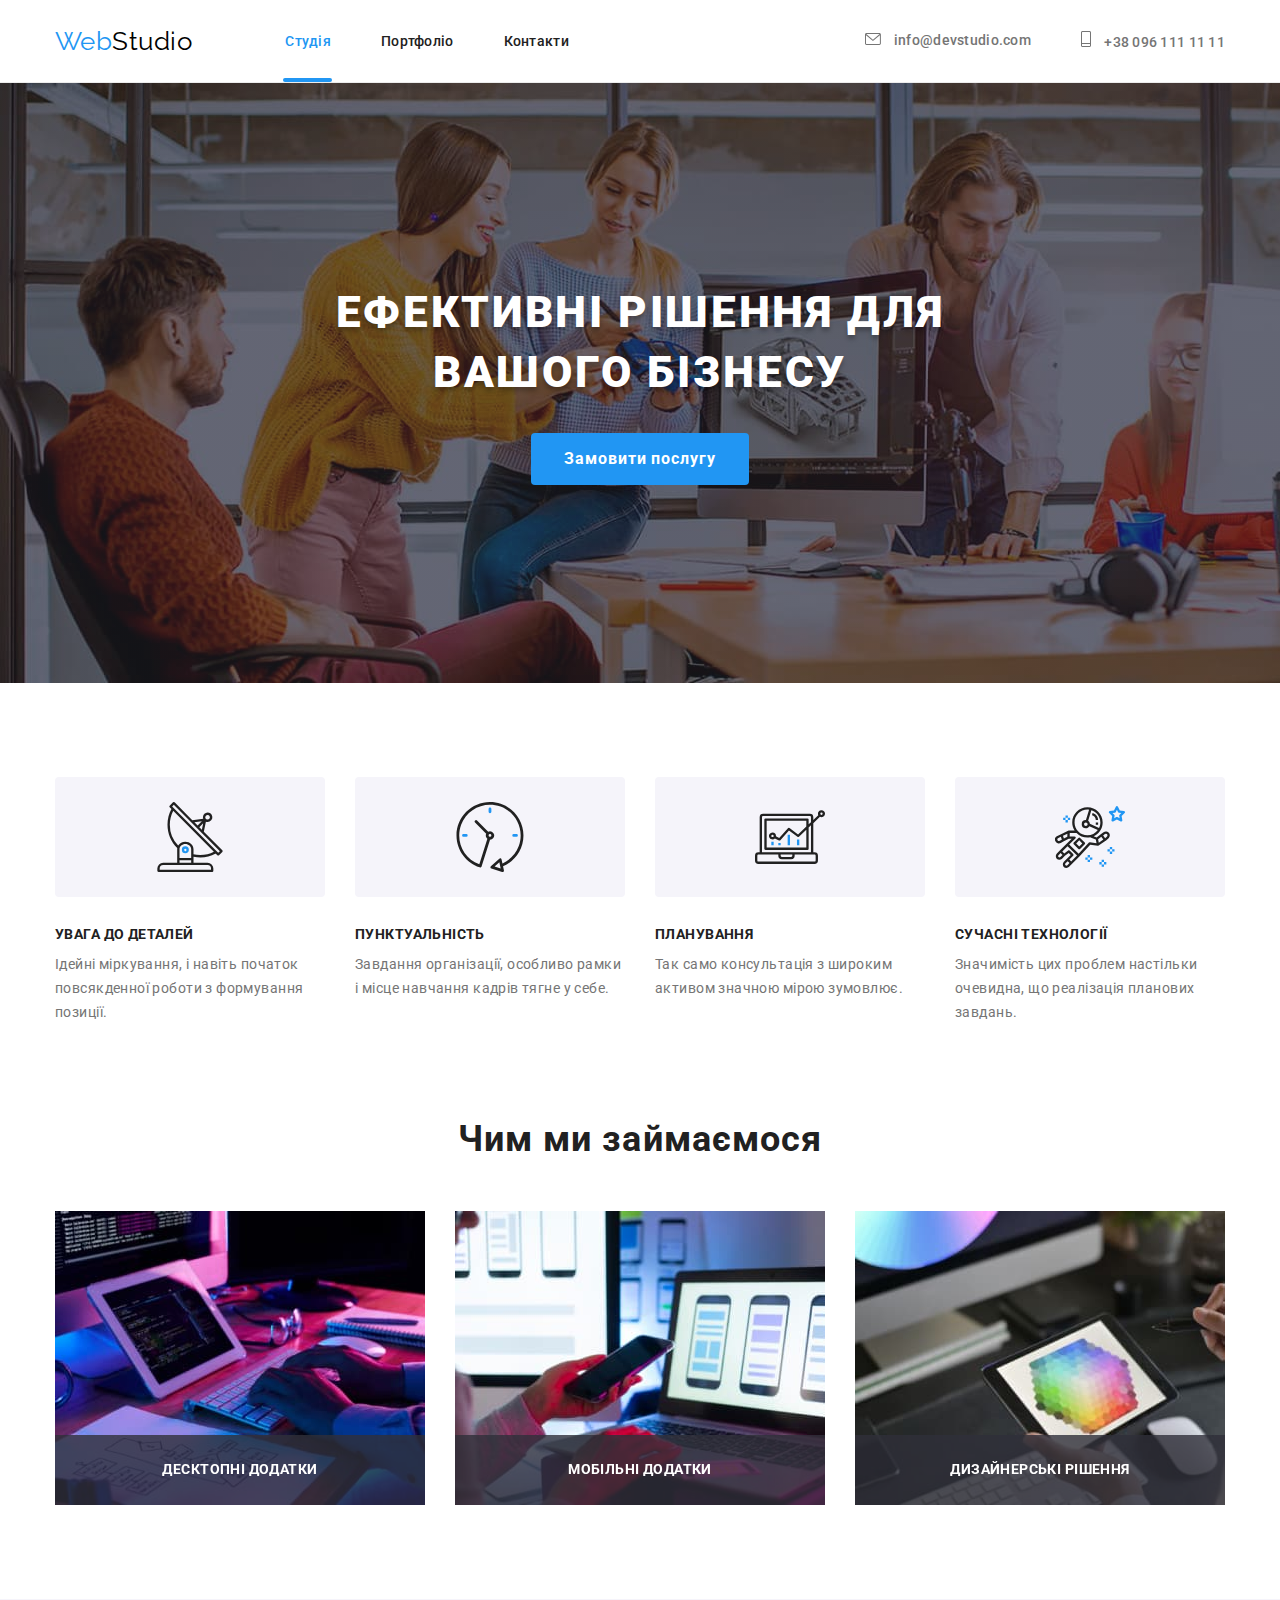
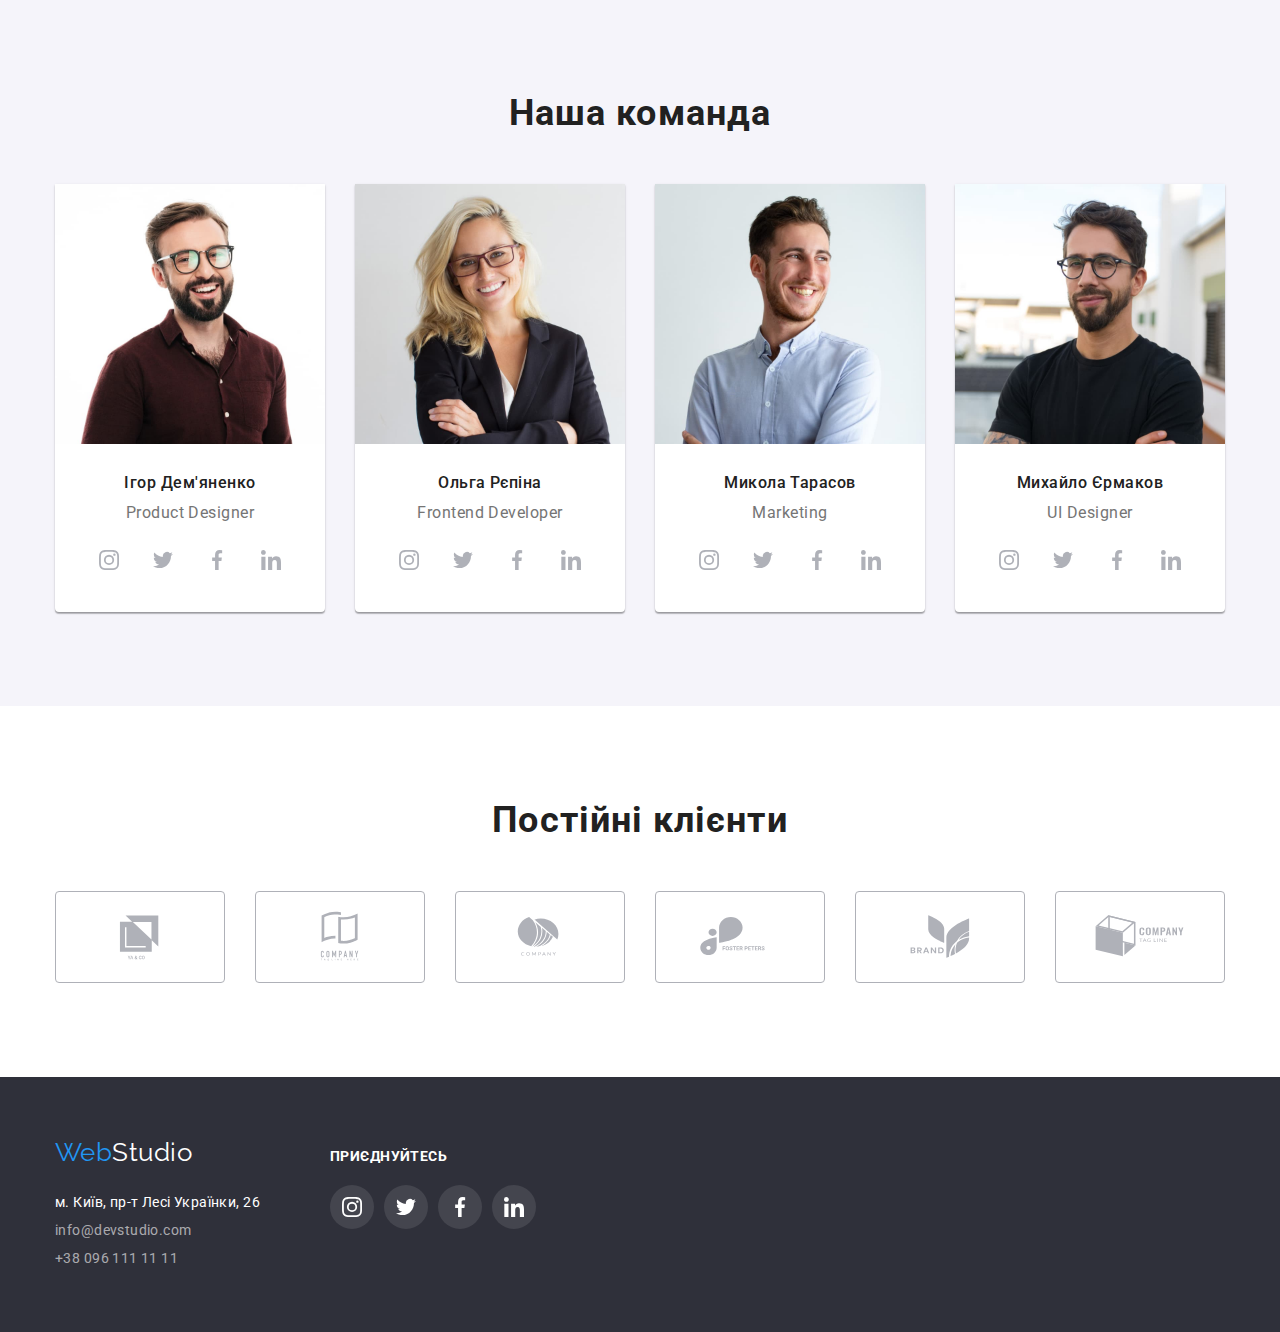
==== index.html @ 7aca4865 "modal" ====
<!DOCTYPE html>
<html lang="ua">
  <head>
    <meta charset="UTF-8" />
    <meta http-equiv="X-UA-Compatible" content="IE=edge" />
    <meta name="viewport" content="width=device-width, initial-scale=1.0" />
    <title>WebStudio</title>
    <link rel="preconnect" href="https://fonts.googleapis.com" />
    <link rel="preconnect" href="https://fonts.gstatic.com" crossorigin />
    <link
      href="https://fonts.googleapis.com/css2?family=Raleway:wght@700&family=Roboto:wght@400;500;700;900&display=swap"
      rel="stylesheet"
    />
    <link
      rel="stylesheet"
      href="https://cdnjs.cloudflare.com/ajax/libs/modern-normalize/1.1.0/modern-normalize.min.css"
    />
    <link rel="stylesheet" href="./css/style.css" />
  </head>
  <body>
    <header>
      <div class="container header-block">
        <nav class="nav">
          <a href="#" class="logo">Web<span class="logo-text">Studio</span></a>
          <ul class="header-nav-list">
            <li class="header-nav-iteam items">
              <a href="#" class="header-nav-link active">Студія</a>
            </li>
            <li class="header-nav-iteam items">
              <a href="./portfolio.html" class="header-nav-link">Портфоліо</a>
            </li>
            <li class="header-nav-iteam items">
              <a href="#" class="header-nav-link">Контакти</a>
            </li>
          </ul>
        </nav>
        <ul class="header-list">
          <li class="iteam">
            <a href="mailto:info@devstudio.com" class="header-link">
              <svg class="icon" width="16" height="12">
                <use href="./images/sprite.svg#icon-envelope"></use>
              </svg>
              info@devstudio.com</a
            >
          </li>
          <li class="iteam">
            <a href="tel:+380961111111" class="header-link"
              ><svg class="icon" width="10" height="16">
                <use href="./images/sprite.svg#icon-tell"></use>
              </svg>
              +38 096 111 11 11</a
            >
          </li>
        </ul>
      </div>
    </header>
    <div class="backdrop is-hidden" data-modal>
      <div class="modal">
        <button type="button" class="modal-btn" data-modal-close>
          <svg class="modal-svg" width="18" height="18">
            <use href="./images/sprite.svg#icon-close"></use>
          </svg>
        </button>
      </div>
    </div>
    <main>
      <section class="hero">
        <div class="container">
          <h1 class="main-title">Ефективні рішення для вашого бізнесу</h1>
          <button type="button" class="btn" data-modal-open>
            Замовити послугу
          </button>
        </div>
      </section>

      <section class="section">
        <div class="container">
          <h2 hidden>Особливості</h2>
          <ul class="main-list">
            <li class="main-items">
              <div class="image-svg">
                <svg class="main-item-svg">
                  <use href="./images/sprite.svg#icon-antenna"></use>
                </svg>
              </div>
              <h3 class="desc-title">УВАГА ДО ДЕТАЛЕЙ</h3>
              <p class="desc-text">
                Ідейні міркування, і навіть початок повсякденної роботи з
                формування позиції.
              </p>
            </li>
            <li class="main-items">
              <div class="image-svg">
                <svg class="main-item-svg">
                  <use href="./images/sprite.svg#icon-clock"></use>
                </svg>
              </div>
              <h3 class="desc-title">ПУНКТУАЛЬНІСТЬ</h3>
              <p class="desc-text">
                Завдання організації, особливо рамки і місце навчання кадрів
                тягне у себе.
              </p>
            </li>
            <li class="main-items">
              <div class="image-svg">
                <svg class="main-item-svg">
                  <use href="./images/sprite.svg#icon-diagram"></use>
                </svg>
              </div>
              <h3 class="desc-title">ПЛАНУВАННЯ</h3>
              <p class="desc-text">
                Так само консультація з широким активом значною мірою зумовлює.
              </p>
            </li>
            <li class="main-items">
              <div class="image-svg">
                <svg class="main-item-svg">
                  <use href="./images/sprite.svg#icon-astronaut"></use>
                </svg>
              </div>
              <h3 class="desc-title">СУЧАСНІ ТЕХНОЛОГІЇ</h3>
              <p class="desc-text">
                Значимість цих проблем настільки очевидна, що реалізація
                планових завдань.
              </p>
            </li>
          </ul>
        </div>
      </section>
      <section class="section-bottom-padding">
        <div class="container">
          <h2 class="title">Чим ми займаємося</h2>
          <ul class="work-list">
            <li class="work-items">
              <img
                src="./images/keyboard.jpg"
                alt="клавіатура і планшет"
                width="370"
              />
              <div class="container-work-fon">
                <h3 class="work-fon-title">Десктопні додатки</h3>
              </div>
            </li>
            <li class="work-items">
              <img
                src="./images/phone.jpg"
                alt="телефон і ноутбук"
                width="370"
              />
              <div class="container-work-fon">
                <h3 class="work-fon-title">Мобільні додатки</h3>
              </div>
            </li>
            <li class="work-items">
              <img src="./images/tablet.jpg" alt="планшет" width="370" />
              <div class="container-work-fon">
                <h3 class="work-fon-title">Дизайнерські рішення</h3>
              </div>
            </li>
          </ul>
        </div>
      </section>
      <section class="section team">
        <div class="container">
          <h2 class="title">Наша команда</h2>
          <ul class="team-list">
            <li class="team-card">
              <img
                src="./images/team_card_1.jpg"
                alt="чоловік на білому фоні"
                width="270"
              />
              <div class="card">
                <h3 class="name">Ігор Дем'яненко</h3>
                <p class="profession">Product Designer</p>
                <ul class="svg-list-card">
                  <li class="svg-item-card">
                    <a href="#" class="svg-link-card"
                      ><svg class="card-link-svg">
                        <use href="./images/sprite.svg#icon-instagram"></use>
                      </svg>
                    </a>
                  </li>
                  <li class="svg-item-card">
                    <a href="#" class="svg-link-card"
                      ><svg class="card-link-svg">
                        <use href="./images/sprite.svg#icon-twitter"></use>
                      </svg>
                    </a>
                  </li>
                  <li class="svg-item-card">
                    <a href="#" class="svg-link-card"
                      ><svg class="card-link-svg">
                        <use href="./images/sprite.svg#icon-facebook"></use>
                      </svg>
                    </a>
                  </li>
                  <li class="svg-item-card">
                    <a href="#" class="svg-link-card"
                      ><svg class="card-link-svg">
                        <use href="./images/sprite.svg#icon-linkedin"></use>
                      </svg>
                    </a>
                  </li>
                </ul>
              </div>
            </li>
            <li class="team-card">
              <img
                src="./images/team_card_2.jpg"
                alt="жінка на сірому фоні "
                width="270"
              />
              <div class="card">
                <h3 class="name">Ольга Рєпіна</h3>
                <p class="profession">Frontend Developer</p>
                <ul class="svg-list-card">
                  <li class="svg-item-card">
                    <a href="#" class="svg-link-card"
                      ><svg class="card-link-svg">
                        <use href="./images/sprite.svg#icon-instagram"></use>
                      </svg>
                    </a>
                  </li>
                  <li class="svg-item-card">
                    <a href="#" class="svg-link-card"
                      ><svg class="card-link-svg">
                        <use href="./images/sprite.svg#icon-twitter"></use>
                      </svg>
                    </a>
                  </li>
                  <li class="svg-item-card">
                    <a href="#" class="svg-link-card"
                      ><svg class="card-link-svg">
                        <use href="./images/sprite.svg#icon-facebook"></use>
                      </svg>
                    </a>
                  </li>
                  <li class="svg-item-card">
                    <a href="#" class="svg-link-card"
                      ><svg class="card-link-svg">
                        <use href="./images/sprite.svg#icon-linkedin"></use>
                      </svg>
                    </a>
                  </li>
                </ul>
              </div>
            </li>
            <li class="team-card">
              <img
                src="./images/team_card_3.jpg"
                alt="чоловік на сірому фоні"
                width="270"
              />
              <div class="card">
                <h3 class="name">Микола Тарасов</h3>
                <p class="profession">Marketing</p>
                <ul class="svg-list-card">
                  <li class="svg-item-card">
                    <a href="#" class="svg-link-card"
                      ><svg class="card-link-svg">
                        <use href="./images/sprite.svg#icon-instagram"></use>
                      </svg>
                    </a>
                  </li>
                  <li class="svg-item-card">
                    <a href="#" class="svg-link-card"
                      ><svg class="card-link-svg">
                        <use href="./images/sprite.svg#icon-twitter"></use>
                      </svg>
                    </a>
                  </li>
                  <li class="svg-item-card">
                    <a href="#" class="svg-link-card"
                      ><svg class="card-link-svg">
                        <use href="./images/sprite.svg#icon-facebook"></use>
                      </svg>
                    </a>
                  </li>
                  <li class="svg-item-card">
                    <a href="#" class="svg-link-card"
                      ><svg class="card-link-svg">
                        <use href="./images/sprite.svg#icon-linkedin"></use>
                      </svg>
                    </a>
                  </li>
                </ul>
              </div>
            </li>
            <li class="team-card">
              <img
                src="./images/team_card_4.jpg"
                alt="чоловік на вулиці"
                width="270"
              />
              <div class="card">
                <h3 class="name">Михайло Єрмаков</h3>
                <p class="profession">UI Designer</p>
                <ul class="svg-list-card">
                  <li class="svg-item-card">
                    <a href="#" class="svg-link-card"
                      ><svg class="card-link-svg">
                        <use href="./images/sprite.svg#icon-instagram"></use>
                      </svg>
                    </a>
                  </li>
                  <li class="svg-item-card">
                    <a href="#" class="svg-link-card"
                      ><svg class="card-link-svg">
                        <use href="./images/sprite.svg#icon-twitter"></use>
                      </svg>
                    </a>
                  </li>
                  <li class="svg-item-card">
                    <a href="#" class="svg-link-card"
                      ><svg class="card-link-svg">
                        <use href="./images/sprite.svg#icon-facebook"></use>
                      </svg>
                    </a>
                  </li>
                  <li class="svg-item-card">
                    <a href="#" class="svg-link-card"
                      ><svg class="card-link-svg">
                        <use href="./images/sprite.svg#icon-linkedin"></use>
                      </svg>
                    </a>
                  </li>
                </ul>
              </div>
            </li>
          </ul>
        </div>
      </section>
      <section class="section">
        <div class="container">
          <h2 class="title">Постійні клієнти</h2>
          <ul class="brand-list">
            <li class="brand-item-svg">
              <a href="#" class="brand-svg"
                ><svg class="brand-link-svg">
                  <use href="./images/sprite.svg#icon-yaco"></use>
                </svg>
              </a>
            </li>
            <li class="brand-item-svg">
              <a href="#" class="brand-svg"
                ><svg class="brand-link-svg">
                  <use href="./images/sprite.svg#icon-tage-line-here"></use>
                </svg>
              </a>
            </li>
            <li class="brand-item-svg">
              <a href="#" class="brand-svg"
                ><svg class="brand-link-svg">
                  <use href="./images/sprite.svg#icon-company"></use>
                </svg>
              </a>
            </li>
            <li class="brand-item-svg">
              <a href="#" class="brand-svg"
                ><svg class="brand-link-svg">
                  <use href="./images/sprite.svg#icon-foster-peters"></use>
                </svg>
              </a>
            </li>
            <li class="brand-item-svg">
              <a href="#" class="brand-svg"
                ><svg class="brand-link-svg">
                  <use href="./images/sprite.svg#icon-brand-log"></use>
                </svg>
              </a>
            </li>
            <li class="brand-item-svg">
              <a href="#" class="brand-svg"
                ><svg class="brand-link-svg">
                  <use href="./images/sprite.svg#icon-teg-line"></use>
                </svg>
              </a>
            </li>
          </ul>
        </div>
      </section>
    </main>

    <footer class="footer">
      <div class="container footer-flex">
        <div class="footer-cont">
          <a href="#" class="footer-logo"
            >Web<span class="footer-logo-text">Studio</span></a
          >
          <address class="footer-all">
            <ul>
              <li>
                <a
                  href="https://www.google.com/maps/d/viewer?mid=10uSM3H-mIU3GznYo2szRIEphczw&hl=en_US&ll=50.42732700000001%2C30.538092&z=17"
                  target="_blank"
                  rel="noopener noreferrer"
                  class="address"
                  >м. Київ, пр-т Лесі Українки, 26</a
                >
              </li>
              <li>
                <a href="mailto:info@devstudio.com" class="footer-link"
                  >info@devstudio.com</a
                >
              </li>
              <li>
                <a href="tel:+380961111111" class="footer-link"
                  >+38 096 111 11 11</a
                >
              </li>
            </ul>
          </address>
        </div>
        <div class="conteiner-link">
          <h3 class="footer-link-title">приєднуйтесь</h3>
          <ul class="svg-list">
            <li class="svg-item">
              <a href="#" class="svg-link"
                ><svg class="footer-link-svg">
                  <use href="./images/sprite.svg#icon-instagram"></use>
                </svg>
              </a>
            </li>
            <li class="svg-item">
              <a href="#" class="svg-link"
                ><svg class="footer-link-svg">
                  <use href="./images/sprite.svg#icon-twitter"></use>
                </svg>
              </a>
            </li>
            <li class="svg-item">
              <a href="#" class="svg-link"
                ><svg class="footer-link-svg">
                  <use href="./images/sprite.svg#icon-facebook"></use>
                </svg>
              </a>
            </li>
            <li class="svg-item">
              <a href="#" class="svg-link"
                ><svg class="footer-link-svg">
                  <use href="./images/sprite.svg#icon-linkedin"></use>
                </svg>
              </a>
            </li>
          </ul>
        </div>
      </div>
    </footer>
    <script src="./js/modal.js"></script>
  </body>
</html>
---- css/style.css ----
:root {
  --main-color: #757575;
  --secondary-color: #212121;
  --tertiary-color: #ffffff;
  --hover-color: #2196f3;
  --background-color: #2f303a;
  --background-color-btn: #f5f4fa;
}

*,
*::before,
*::after {
  box-sizing: border-box;
}

h1,
h2,
h3,
h4,
p {
  margin-top: 0;
  margin-bottom: 0;
}

body {
  color: var(--main-color);
  font-family: "Roboto", sans-serif;
  letter-spacing: 0.03em;
}

ul {
  margin-top: 0;
  margin-bottom: 0;
  padding: 0;
  list-style: none;
}

.container {
  padding-left: 15px;
  padding-right: 15px;
  width: 1200px;
  margin: 0 auto;
}

/* header */
header {
  border-bottom: 1px solid #ececec;
}

.header-block {
  display: flex;
  align-items: center;
}

.nav {
  display: flex;
  align-items: center;
}

.header-nav-list {
  display: flex;
  margin-left: 93px;
}

.header-nav-iteam + .items {
  margin-left: 50px;
}

.header-nav-iteam {
  display: block;
  padding-top: 32px;
  padding-bottom: 32px;

  position: relative;
}

.header-list {
  display: flex;
  margin-left: auto;
}

li + .iteam {
  margin-left: 50px;
}

.iteam {
  display: flex;
  justify-content: center;
  align-items: center;
}

.logo {
  color: #2196f3;

  font-family: "Raleway", sans-serif;
  font-size: 26px;
  line-height: 1.19;
  text-decoration: none;
}

.logo-text {
  color: #000000;
}

.header-nav-link.active {
  color: var(--hover-color);
}

.active::after {
  position: absolute;
  left: 0;
  bottom: 0;
  transform: translateX(-2px);

  width: 107%;
  height: 4px;
  content: "";
  display: inline-block;
  background-color: var(--hover-color);
  border-radius: 2px;
}

.header-nav-link {
  color: var(--secondary-color);
  font-weight: 500;
  font-size: 14px;
  line-height: 1.14;
  letter-spacing: 0.02em;
  text-decoration: none;

  transition: transform 250ms cubic-bezier(0.4, 0, 0.2, 1);
}

.header-nav-link:hover,
.header-nav-link:focus {
  color: var(--hover-color);
}

.icon {
  margin-right: 10px;
  fill: var(--main-color);
}

.header-link {
  color: var(--main-color);
  font-weight: 500;
  font-size: 14px;
  line-height: 1.14;
  letter-spacing: 0.02em;
  text-decoration: none;

  transition: transform 250ms cubic-bezier(0.4, 0, 0.2, 1);
}

.header-link:hover,
.header-link:focus {
  color: var(--hover-color);
}

.header-link:hover .icon,
.header-link:focus .icon {
  fill: var(--hover-color);
}

/* main */

/* hero */

.hero {
  max-width: 1600px;
  height: 600px;
  margin-left: auto;
  margin-right: auto;

  background-image: linear-gradient(
      to right,
      rgba(47, 48, 58, 0.4),
      rgba(47, 48, 58, 0.4)
    ),
    url("../images/hero-back.jpg");

  padding-top: 200px;
  padding-bottom: 200px;

  text-align: center;
}

.main-title {
  width: 696px;
  margin-left: auto;
  margin-right: auto;
  color: var(--tertiary-color);
  font-weight: 900;
  font-size: 44px;
  line-height: 1.36;
  text-align: center;
  letter-spacing: 0.06em;
  text-transform: uppercase;
  text-shadow: 0px 4px 4px rgba(0, 0, 0, 0.25);
}

.btn {
  padding: 10px 32px;
  margin-top: 30px;
  margin-bottom: 0;
  border: 1px solid transparent;
  border-radius: 4px;

  color: var(--tertiary-color);
  background-color: #2196f3;

  font-weight: 700;
  font-size: 16px;
  line-height: 1.87;
  text-align: center;
  letter-spacing: 0.06em;
  cursor: pointer;
}

/* Modal */

.backdrop {
  position: fixed;
  top: 0;
  left: 0;
  width: 100%;
  height: 100%;
  background-color: rgba(0, 0, 0, 0.2);

  opacity: 1;
  transition: transform 250ms cubic-bezier(0.4, 0, 0.2, 1);
}

.modal {
  position: absolute;
  top: 50%;
  left: 50%;
  min-width: 528px;
  min-height: 581px;
  background-color: #ffffff;
  border-radius: 4px;

  transform: translate(-50%, -50%);
}

.is-hidden {
  opacity: 0;
  pointer-events: none;
}

.modal-btn {
  position: absolute;
  top: 8px;
  right: 8px;

  display: flex;
  justify-content: center;
  align-items: center;
  width: 30px;
  height: 30px;
  background-color: #ffffff;
  border: 1px solid rgba(0, 0, 0, 0.1);
  border-radius: 50%;
}

.modal-svg {
  fill: #000000;
}

/* Особливості */

.section {
  padding-top: 94px;
  padding-bottom: 94px;
}

li + .main-items {
  margin-left: 30px;
}

.image-svg {
  width: 270px;
  height: 120px;
  background: #f5f4fa;
  display: flex;
  justify-content: center;
  align-items: center;
  border-radius: 4px;
}

.main-item-svg {
  width: 70px;
  height: 70px;
}

.main-list {
  display: flex;
}

.main-items {
  width: 270px;
}

.desc-title {
  margin-top: 30px;
  color: var(--secondary-color);

  font-weight: 700;
  font-size: 14px;
  line-height: 1.14;
  letter-spacing: 0.03em;
  text-transform: uppercase;
}

.desc-text {
  margin-top: 10px;
  margin-bottom: 0;

  font-size: 14px;
  line-height: 1.71;
  letter-spacing: 0.03em;
}

/* Чим ми займаємося */

.section-bottom-padding {
  padding-top: 0;
  padding-bottom: 94px;
}

.work-list {
  display: flex;
}

img {
  display: block;
}

li + .work-items {
  margin-left: 30px;
}
.work-items {
  position: relative;
}

.container-work-fon {
  position: absolute;
  left: 0;
  bottom: 0;

  display: flex;
  justify-content: center;
  align-items: center;

  width: 100%;
  height: 70px;
  background-color: rgba(47, 48, 58, 0.8);
}

.work-fon-title {
  font-weight: 700;
  font-size: 14px;
  line-height: 1.14;
  letter-spacing: 0.03em;
  text-transform: uppercase;
  color: #ffffff;
}

/* Наша команда */

.team {
  background-color: #f5f4fa;
}

.title {
  margin-top: 0;
  margin-bottom: 50px;
  color: var(--secondary-color);
  font-weight: 700;
  font-size: 36px;
  line-height: 1, 16;
  text-align: center;
  letter-spacing: 0.03em;
}

.team-list {
  display: flex;
}

li + .team-card {
  margin-left: 30px;
}

.team-card {
  width: 270px;
  background-color: #ffffff;
  box-shadow: 0px 1px 3px rgba(0, 0, 0, 0.12), 0px 1px 1px rgba(0, 0, 0, 0.14),
    0px 2px 1px rgba(0, 0, 0, 0.2);
  border-radius: 0px 0px 4px 4px;
}

.card {
  text-align: center;
  padding-top: 30px;
  padding-bottom: 30px;
}

.name {
  color: var(--secondary-color);
  font-weight: 500;
  font-size: 16px;
  line-height: 1.18;
  letter-spacing: 0.03em;
}

.profession {
  margin-top: 10px;
  margin-bottom: 0;

  line-height: 19px;
  letter-spacing: 0.03em;
}

.svg-list-card {
  display: flex;
  justify-content: center;
  margin-top: 16px;
}

.svg-link-card {
  display: flex;
  width: 44px;
  height: 44px;
  border-radius: 50%;
  justify-content: center;
  align-items: center;

  transition: transform 250ms cubic-bezier(0.4, 0, 0.2, 1);
}

li.svg-item-card + .svg-item-card {
  margin-left: 10px;
}

.svg-link-card:hover,
.svg-link-card:focus {
  background-color: #2196f3;
}

.svg-link-card:hover .card-link-svg,
.svg-link-card:focus .card-link-svg {
  fill: #ffffff;
}

.card-link-svg {
  width: 20px;
  height: 20px;
  fill: #afb1b8;
  transition: transform 250ms cubic-bezier(0.4, 0, 0.2, 1);
}

/* brand */

.brand-list {
  display: flex;
  gap: 30px;
}

.brand-svg {
  display: flex;
  width: 170px;
  height: 92px;
  border: 1px solid #afb1b8;
  border-radius: 4px;
  justify-content: center;
  align-items: center;

  transition: transform 250ms cubic-bezier(0.4, 0, 0.2, 1);
}

.brand-link-svg {
  width: 100px;
  height: 60px;
  fill: #afb1b8;

  transition: transform 250ms cubic-bezier(0.4, 0, 0.2, 1);
}

.brand-svg:hover,
.brand-svg:focus {
  border-color: var(--hover-color);
}

.brand-svg:hover .brand-link-svg,
.brand-svg:focus .brand-link-svg {
  fill: var(--hover-color);
}

/* footer */

.footer {
  background-color: var(--background-color);
}

.footer-cont {
  padding-top: 60px;
  padding-bottom: 60px;
}

.footer-flex {
  display: flex;
}

.footer-logo {
  color: #2196f3;

  font-family: "Raleway", sans-serif;
  font-size: 26px;
  line-height: 1.19;
  text-decoration: none;
}

.footer-logo-text {
  color: var(--tertiary-color);
}

.footer-all {
  margin-top: 20px;
}

.address {
  margin-top: 20px;
  margin-bottom: 0;

  color: var(--tertiary-color);

  font-style: normal;
  font-size: 14px;
  line-height: 2;
  letter-spacing: 0.03em;
  text-decoration: none;

  transition: transform 250ms cubic-bezier(0.4, 0, 0.2, 1);
}

.address:hover,
.address:focus {
  color: var(--hover-color);
}

.footer-link {
  margin-top: 9px;
  margin-bottom: 0;

  color: rgba(255, 255, 255, 0.6);

  font-style: normal;
  font-size: 14px;
  line-height: 2;
  letter-spacing: 0.03em;
  text-decoration: none;

  transition: transform 250ms cubic-bezier(0.4, 0, 0.2, 1);
}

.footer-link-title {
  font-weight: 700;
  font-size: 14px;
  line-height: 1.14;
  letter-spacing: 0.03em;
  text-transform: uppercase;

  color: #ffffff;
}

.footer-link:hover,
.footer-link:focus {
  color: var(--hover-color);
}

.conteiner-link {
  padding-top: 72px;
  padding-bottom: 100px;
  margin-left: 70px;
}

.svg-list {
  margin-top: 20px;
  display: flex;
  gap: 10px;
}

.svg-link {
  width: 44px;
  height: 44px;
  background-color: rgba(255, 255, 255, 0.1);
  border-radius: 50%;
  display: flex;
  justify-content: center;
  align-items: center;

  transition: transform 250ms cubic-bezier(0.4, 0, 0.2, 1);
}

.footer-link-svg {
  width: 20px;
  height: 20px;
  fill: #ffffff;
}

.svg-link:hover,
.svg-link:focus {
  background-color: #2196f3;
}

/* portfolio main */

.filter-list {
  margin-bottom: 20px;
  display: flex;
  justify-content: center;
}

li + .filter-iteam {
  margin-left: 8px;
}

.filter-btn {
  border: 1px solid transparent;
  border-radius: 4px;
  padding: 5px 21px;
  color: var(--secondary-color);
  background-color: var(--background-color-btn);
  font-weight: 500;
  font-size: 16px;
  line-height: 1.62;
  text-align: center;
  letter-spacing: 0.03em;
  cursor: pointer;

  transition: transform 250ms cubic-bezier(0.4, 0, 0.2, 1);
}

.filter-btn:hover,
.filter-btn:focus {
  color: var(--tertiary-color);
  background-color: var(--hover-color);
}

.portfolio-list {
  display: flex;
  flex-wrap: wrap;
  gap: 30px;
}

.portfolio-card {
  display: block;
  text-decoration: none;

  transition: transform 250ms cubic-bezier(0.4, 0, 0.2, 1);
}

.image-card {
  position: relative;
  overflow: hidden;
}

.portfolio-card-text {
  position: absolute;
  top: 0;
  left: 0;
  width: 100%;
  height: 100%;
  background-color: rgba(33, 150, 243, 0.9);
  transform: translateY(100%);
  transition: transform 250ms cubic-bezier(0.4, 0, 0.2, 1);

  display: flex;
  justify-content: center;
  align-items: center;
  padding-left: 24px;
  padding-right: 24px;
}

.text-image-card {
  font-size: 18px;
  line-height: 1.6;
  letter-spacing: 0.03em;
  color: #ffffff;
}

.portfolio-card:hover .portfolio-card-text,
.portfolio-card:focus .portfolio-card-text {
  transform: translateY(0);
}

.portfolio-card:hover,
.portfolio-card:focus {
  box-shadow: 0px 1px 1px rgba(0, 0, 0, 0.12), 0px 4px 4px rgba(0, 0, 0, 0.06),
    1px 4px 6px rgba(0, 0, 0, 0.16);
  outline: 0;
}

.portfolio-work {
  padding: 20px 24px;
  align-items: center;
  border-top: 0;
  border-bottom: 1px solid #eeeeee;
  border-left: 1px solid #eeeeee;
  border-right: 1px solid #eeeeee;
}

.title-project {
  color: var(--secondary-color);

  font-weight: 700;
  font-size: 18px;
  line-height: 2;
  letter-spacing: 0.06em;
}

.text-project {
  color: #757575;
  margin-top: 4px;
  font-size: 16px;
  line-height: 1.87;
  letter-spacing: 0.03em;
}
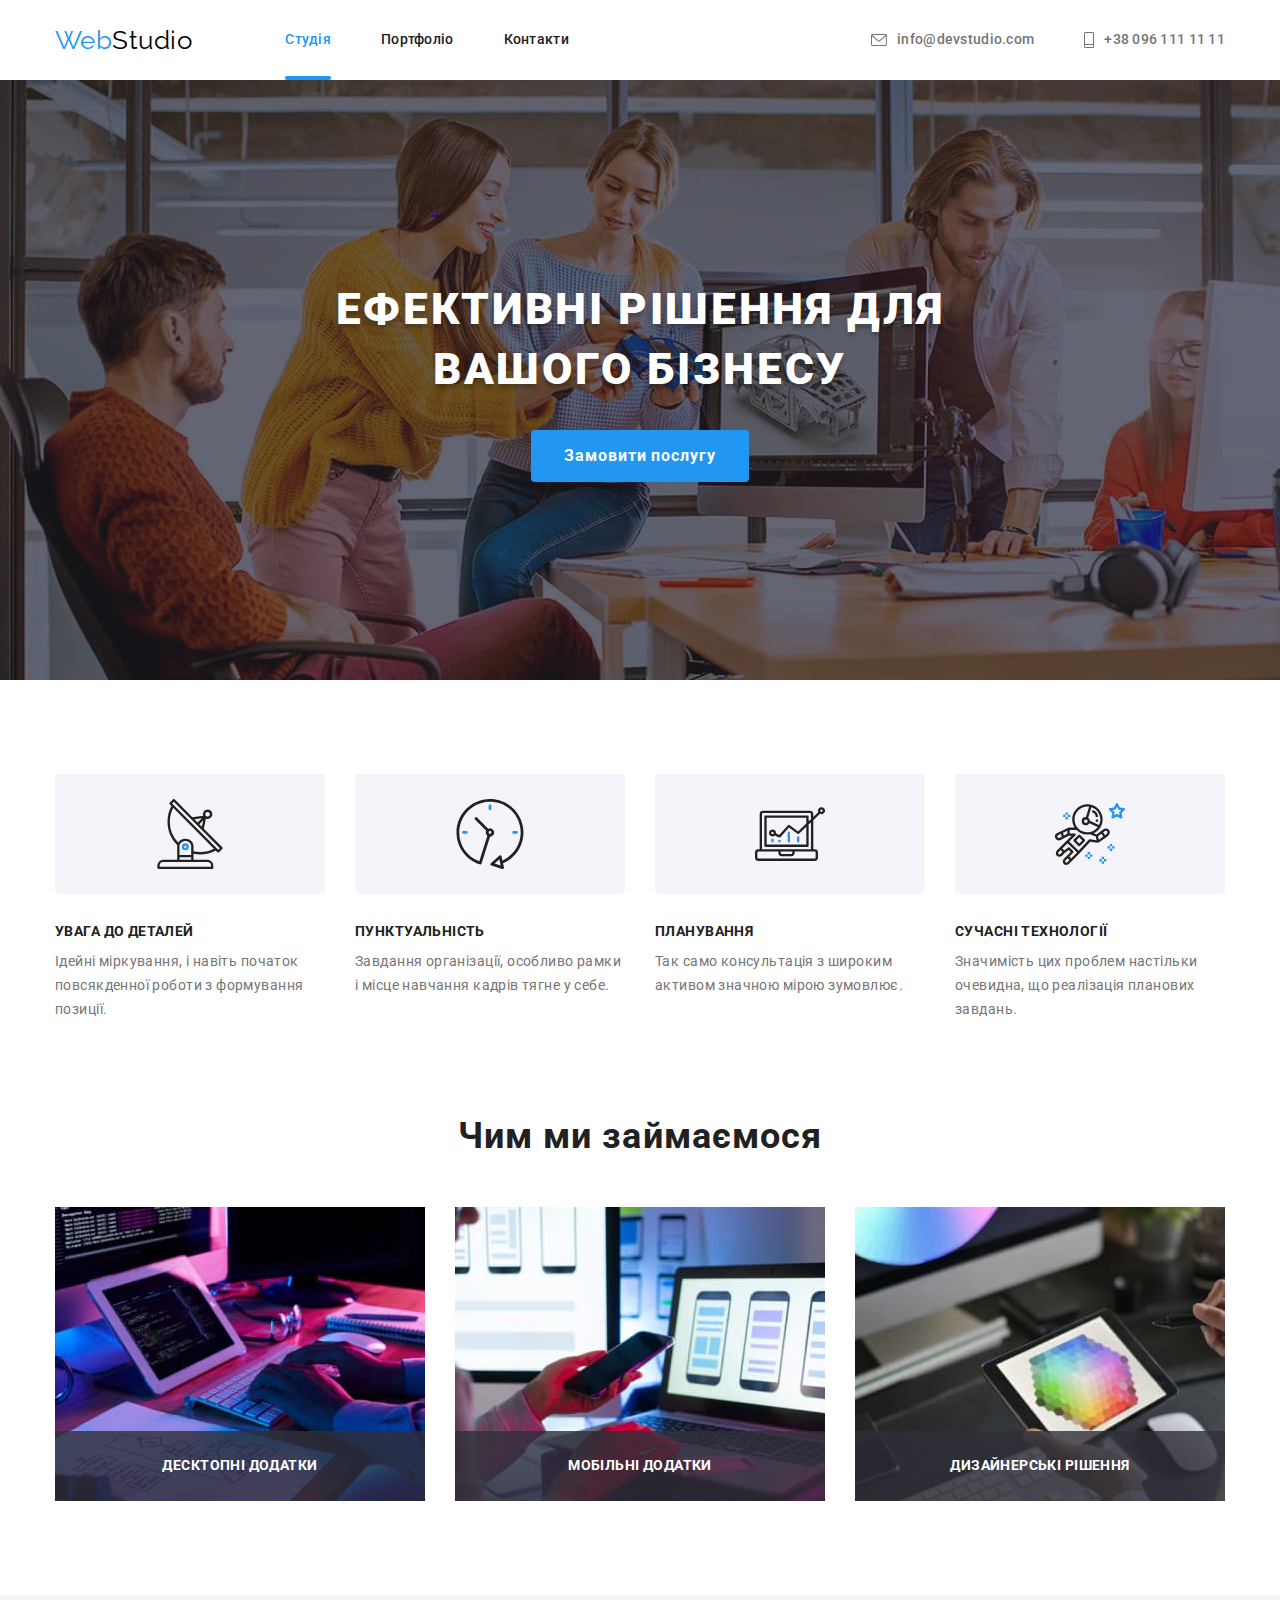
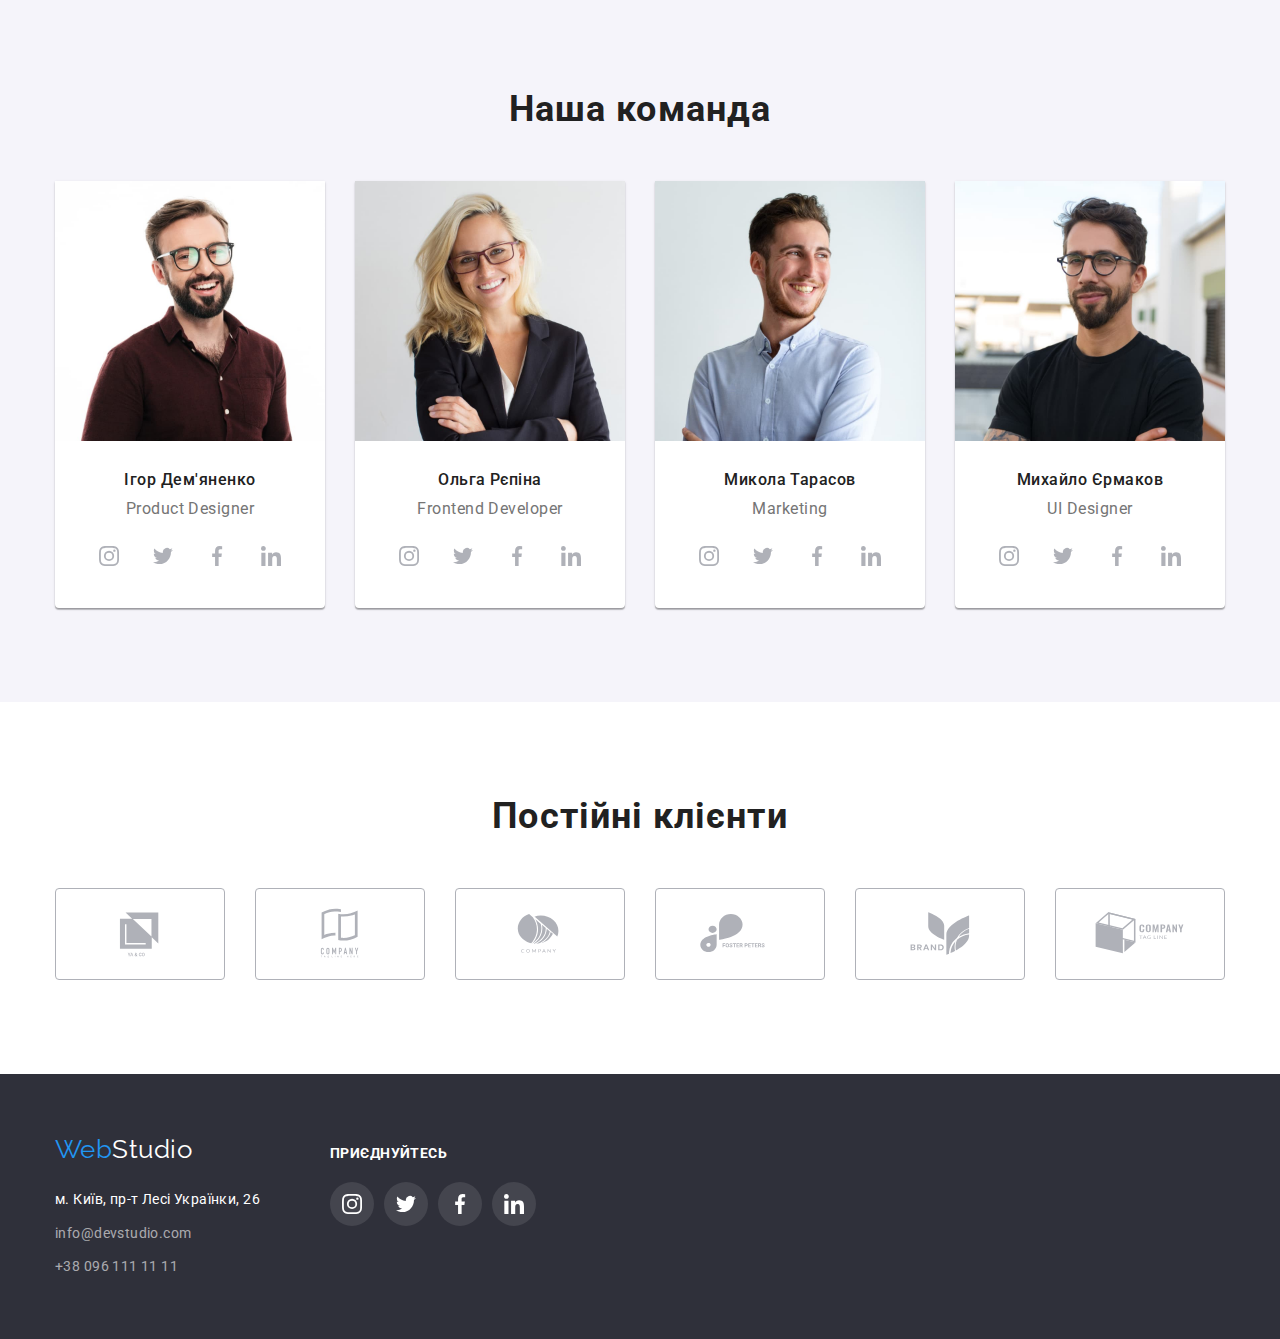
==== commit 13c58ca1: "+" ====
--- a/index.html
+++ b/index.html
@@ -399,12 +399,12 @@
                   >м. Київ, пр-т Лесі Українки, 26</a
                 >
               </li>
-              <li>
+              <li class="footer-list">
                 <a href="mailto:info@devstudio.com" class="footer-link"
                   >info@devstudio.com</a
                 >
               </li>
-              <li>
+              <li class="footer-list">
                 <a href="tel:+380961111111" class="footer-link"
                   >+38 096 111 11 11</a
                 >
--- a/css/style.css
+++ b/css/style.css
@@ -43,7 +43,7 @@
 }
 
 /* header */
-header {
+.header {
   border-bottom: 1px solid #ececec;
 }
 
@@ -64,14 +64,6 @@
 
 .header-nav-iteam + .items {
   margin-left: 50px;
-}
-
-.header-nav-iteam {
-  display: block;
-  padding-top: 32px;
-  padding-bottom: 32px;
-
-  position: relative;
 }
 
 .header-list {
@@ -102,6 +94,13 @@
   color: #000000;
 }
 
+.header-nav-link {
+  display: block;
+  position: relative;
+  padding-top: 32px;
+  padding-bottom: 32px;
+}
+
 .header-nav-link.active {
   color: var(--hover-color);
 }
@@ -110,12 +109,10 @@
   position: absolute;
   left: 0;
   bottom: 0;
-  transform: translateX(-2px);
-
-  width: 107%;
+  width: 100%;
   height: 4px;
   content: "";
-  display: inline-block;
+  display: block;
   background-color: var(--hover-color);
   border-radius: 2px;
 }
@@ -128,7 +125,7 @@
   letter-spacing: 0.02em;
   text-decoration: none;
 
-  transition: transform 250ms cubic-bezier(0.4, 0, 0.2, 1);
+  transition: color 250ms cubic-bezier(0.4, 0, 0.2, 1);
 }
 
 .header-nav-link:hover,
@@ -139,6 +136,7 @@
 .icon {
   margin-right: 10px;
   fill: var(--main-color);
+  transition: fill 250ms cubic-bezier(0.4, 0, 0.2, 1);
 }
 
 .header-link {
@@ -148,8 +146,10 @@
   line-height: 1.14;
   letter-spacing: 0.02em;
   text-decoration: none;
-
-  transition: transform 250ms cubic-bezier(0.4, 0, 0.2, 1);
+  display: flex;
+  align-items: center;
+
+  transition: color 250ms cubic-bezier(0.4, 0, 0.2, 1);
 }
 
 .header-link:hover,
@@ -221,14 +221,15 @@
 
 .backdrop {
   position: fixed;
+  z-index: 1;
   top: 0;
   left: 0;
   width: 100%;
   height: 100%;
   background-color: rgba(0, 0, 0, 0.2);
-
   opacity: 1;
-  transition: transform 250ms cubic-bezier(0.4, 0, 0.2, 1);
+  transition: opacity 250ms cubic-bezier(0.4, 0, 0.2, 1),
+    visibility 250ms cubic-bezier(0.4, 0, 0.2, 1);
 }
 
 .modal {
@@ -245,6 +246,7 @@
 
 .is-hidden {
   opacity: 0;
+  visibility: hidden;
   pointer-events: none;
 }
 
@@ -261,6 +263,7 @@
   background-color: #ffffff;
   border: 1px solid rgba(0, 0, 0, 0.1);
   border-radius: 50%;
+  cursor: pointer;
 }
 
 .modal-svg {
@@ -351,6 +354,7 @@
   display: flex;
   justify-content: center;
   align-items: center;
+  padding: 10px;
 
   width: 100%;
   height: 70px;
@@ -432,10 +436,11 @@
   width: 44px;
   height: 44px;
   border-radius: 50%;
-  justify-content: center;
-  align-items: center;
-
-  transition: transform 250ms cubic-bezier(0.4, 0, 0.2, 1);
+  background-color: #ffffff;
+  justify-content: center;
+  align-items: center;
+
+  transition: background-color 250ms cubic-bezier(0.4, 0, 0.2, 1);
 }
 
 li.svg-item-card + .svg-item-card {
@@ -456,7 +461,7 @@
   width: 20px;
   height: 20px;
   fill: #afb1b8;
-  transition: transform 250ms cubic-bezier(0.4, 0, 0.2, 1);
+  transition: fill 250ms cubic-bezier(0.4, 0, 0.2, 1);
 }
 
 /* brand */
@@ -475,7 +480,7 @@
   justify-content: center;
   align-items: center;
 
-  transition: transform 250ms cubic-bezier(0.4, 0, 0.2, 1);
+  transition: border-color 250ms cubic-bezier(0.4, 0, 0.2, 1);
 }
 
 .brand-link-svg {
@@ -483,7 +488,7 @@
   height: 60px;
   fill: #afb1b8;
 
-  transition: transform 250ms cubic-bezier(0.4, 0, 0.2, 1);
+  transition: fill 250ms cubic-bezier(0.4, 0, 0.2, 1);
 }
 
 .brand-svg:hover,
@@ -540,7 +545,7 @@
   letter-spacing: 0.03em;
   text-decoration: none;
 
-  transition: transform 250ms cubic-bezier(0.4, 0, 0.2, 1);
+  transition: color 250ms cubic-bezier(0.4, 0, 0.2, 1);
 }
 
 .address:hover,
@@ -548,19 +553,22 @@
   color: var(--hover-color);
 }
 
-.footer-link {
+.footer-list {
   margin-top: 9px;
   margin-bottom: 0;
-
+  padding: 0;
+}
+
+.footer-link {
   color: rgba(255, 255, 255, 0.6);
 
   font-style: normal;
   font-size: 14px;
-  line-height: 2;
+  line-height: 1.71;
   letter-spacing: 0.03em;
   text-decoration: none;
 
-  transition: transform 250ms cubic-bezier(0.4, 0, 0.2, 1);
+  transition: color 250ms cubic-bezier(0.4, 0, 0.2, 1);
 }
 
 .footer-link-title {
@@ -599,7 +607,7 @@
   justify-content: center;
   align-items: center;
 
-  transition: transform 250ms cubic-bezier(0.4, 0, 0.2, 1);
+  transition: background-color 250ms cubic-bezier(0.4, 0, 0.2, 1);
 }
 
 .footer-link-svg {
@@ -616,7 +624,7 @@
 /* portfolio main */
 
 .filter-list {
-  margin-bottom: 20px;
+  margin-bottom: 50px;
   display: flex;
   justify-content: center;
 }
@@ -638,7 +646,8 @@
   letter-spacing: 0.03em;
   cursor: pointer;
 
-  transition: transform 250ms cubic-bezier(0.4, 0, 0.2, 1);
+  transition: background-color 250ms cubic-bezier(0.4, 0, 0.2, 1),
+    color 250ms cubic-bezier(0.4, 0, 0.2, 1);
 }
 
 .filter-btn:hover,
@@ -657,7 +666,7 @@
   display: block;
   text-decoration: none;
 
-  transition: transform 250ms cubic-bezier(0.4, 0, 0.2, 1);
+  transition: box-shadow 250ms cubic-bezier(0.4, 0, 0.2, 1);
 }
 
 .image-card {
